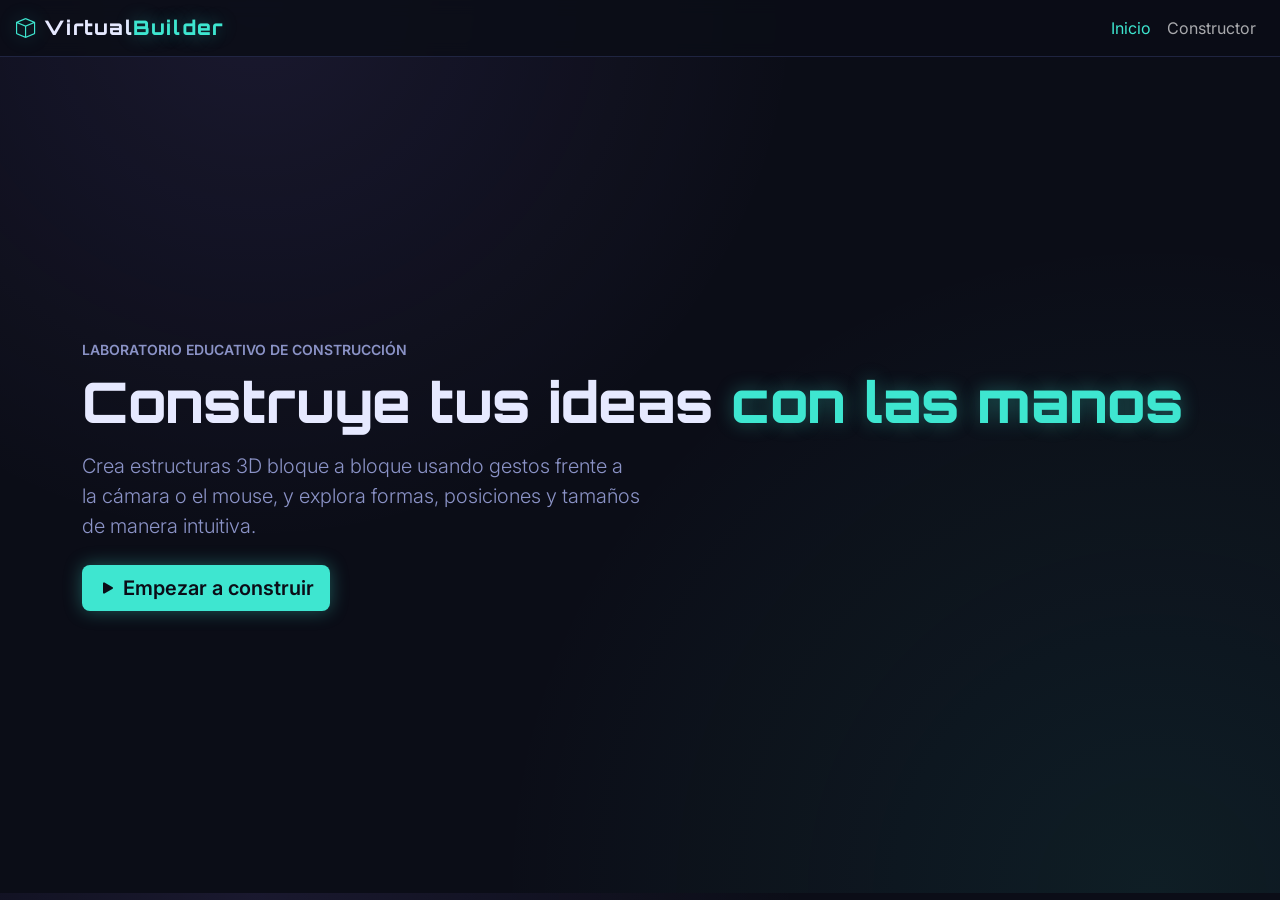
==== index.html @ 496fc311 "feat: constructor 3D con Three.js, control con mouse e interfaz" ====
<!doctype html>
<html lang="es" data-bs-theme="dark">
<head>
  <meta charset="utf-8">
  <meta name="viewport" content="width=device-width, initial-scale=1">
  <title>VirtualBuilder · Construye tus ideas con las manos</title>
  <meta name="description" content="Laboratorio educativo de construcción con bloques 3D controlado con gestos de las manos.">
  <link rel="stylesheet" href="https://cdn.jsdelivr.net/npm/bootstrap@5.3.3/dist/css/bootstrap.min.css">
  <link rel="stylesheet" href="https://cdn.jsdelivr.net/npm/bootstrap-icons@1.11.3/font/bootstrap-icons.min.css">
  <link rel="preconnect" href="https://fonts.googleapis.com">
  <link rel="preconnect" href="https://fonts.gstatic.com" crossorigin>
  <link rel="stylesheet" href="https://fonts.googleapis.com/css2?family=Inter:wght@400;500;600;700&family=Orbitron:wght@600;800&display=swap">
  <link rel="stylesheet" href="css/theme.css">
  <style>
    /* Página de inicio provisional: el Integrante 1 la convertirá en la portada completa. */
    .vb-hero { min-height: calc(100vh - 64px); display: flex; align-items: center; }
    .vb-hero h1 { font-family: var(--vb-font-display); font-weight: 800; }
    .vb-hero h1 span { color: var(--vb-accent); text-shadow: var(--vb-glow); }
    .vb-cta { background: var(--vb-accent); color: var(--vb-bg); border: 0; box-shadow: var(--vb-glow); font-weight: 600; }
    .vb-cta:hover { background: #63f0de; color: var(--vb-bg); }
  </style>
</head>
<body>
  <nav class="navbar navbar-expand-md vb-navbar px-3" aria-label="Navegación principal">
    <a class="navbar-brand vb-brand" href="index.html"><i class="bi bi-box"></i> Virtual<span>Builder</span></a>
    <button class="navbar-toggler" type="button" data-bs-toggle="collapse" data-bs-target="#main-nav"
            aria-controls="main-nav" aria-expanded="false" aria-label="Mostrar menú">
      <span class="navbar-toggler-icon"></span>
    </button>
    <div class="collapse navbar-collapse" id="main-nav">
      <ul class="navbar-nav ms-auto">
        <li class="nav-item"><a class="nav-link active" aria-current="page" href="index.html">Inicio</a></li>
        <li class="nav-item"><a class="nav-link" href="constructor.html">Constructor</a></li>
      </ul>
    </div>
  </nav>

  <main class="container vb-hero">
    <div class="py-5">
      <p class="vb-muted text-uppercase small fw-semibold mb-2">Laboratorio educativo de construcción</p>
      <h1 class="display-4 mb-3">Construye tus ideas <span>con las manos</span></h1>
      <p class="lead vb-muted mb-4" style="max-width: 560px">
        Crea estructuras 3D bloque a bloque usando gestos frente a la cámara o el mouse,
        y explora formas, posiciones y tamaños de manera intuitiva.
      </p>
      <a href="constructor.html" class="btn btn-lg vb-cta"><i class="bi bi-play-fill"></i> Empezar a construir</a>
    </div>
  </main>

  <script src="https://cdn.jsdelivr.net/npm/bootstrap@5.3.3/dist/js/bootstrap.bundle.min.js"></script>
</body>
</html>
---- css/theme.css ----
/* Identidad visual de VirtualBuilder: tema oscuro tecnológico con detalles de luz neón.
   Todos los colores se definen aquí como variables para usarlos en cualquier página. */

:root {
  --vb-bg: #0b0d17;
  --vb-bg-2: #11142a;
  --vb-panel: rgba(18, 22, 44, 0.78);
  --vb-panel-solid: #12162c;
  --vb-border: rgba(126, 142, 255, 0.18);
  --vb-text: #e6e9ff;
  --vb-muted: #8b93c7;
  --vb-accent: #3ee6d0;      /* cian: acción principal */
  --vb-accent-rgb: 62, 230, 208;
  --vb-coral: #ff6b6b;       /* coral: mano izquierda / peligro */
  --vb-violet: #9b7bff;      /* violeta: detalles */
  --vb-radius: 14px;
  --vb-glow: 0 0 18px rgba(var(--vb-accent-rgb), 0.35);
  --vb-font: 'Inter', system-ui, -apple-system, 'Segoe UI', sans-serif;
  --vb-font-display: 'Orbitron', 'Inter', sans-serif;
}

body {
  background:
    radial-gradient(circle at 20% 0%, rgba(155, 123, 255, 0.10), transparent 40%),
    radial-gradient(circle at 90% 100%, rgba(var(--vb-accent-rgb), 0.08), transparent 45%),
    var(--vb-bg);
  color: var(--vb-text);
  font-family: var(--vb-font);
}

.vb-muted { color: var(--vb-muted) !important; }
.vb-accent { color: var(--vb-accent); }

.vb-navbar {
  background: rgba(11, 13, 23, 0.85);
  border-bottom: 1px solid var(--vb-border);
  backdrop-filter: blur(8px);
}

.vb-brand {
  font-family: var(--vb-font-display);
  font-weight: 800;
  letter-spacing: 0.06em;
  color: var(--vb-text);
}
.vb-brand span,
.vb-brand i {
  color: var(--vb-accent);
  text-shadow: var(--vb-glow);
}

.vb-navbar .nav-link.active {
  color: var(--vb-accent);
}

kbd {
  background: rgba(255, 255, 255, 0.08);
  border: 1px solid var(--vb-border);
  color: var(--vb-text);
  font-size: 0.75em;
  padding: 0.1em 0.4em;
}

:focus-visible {
  outline: 2px solid var(--vb-accent);
  outline-offset: 2px;
}
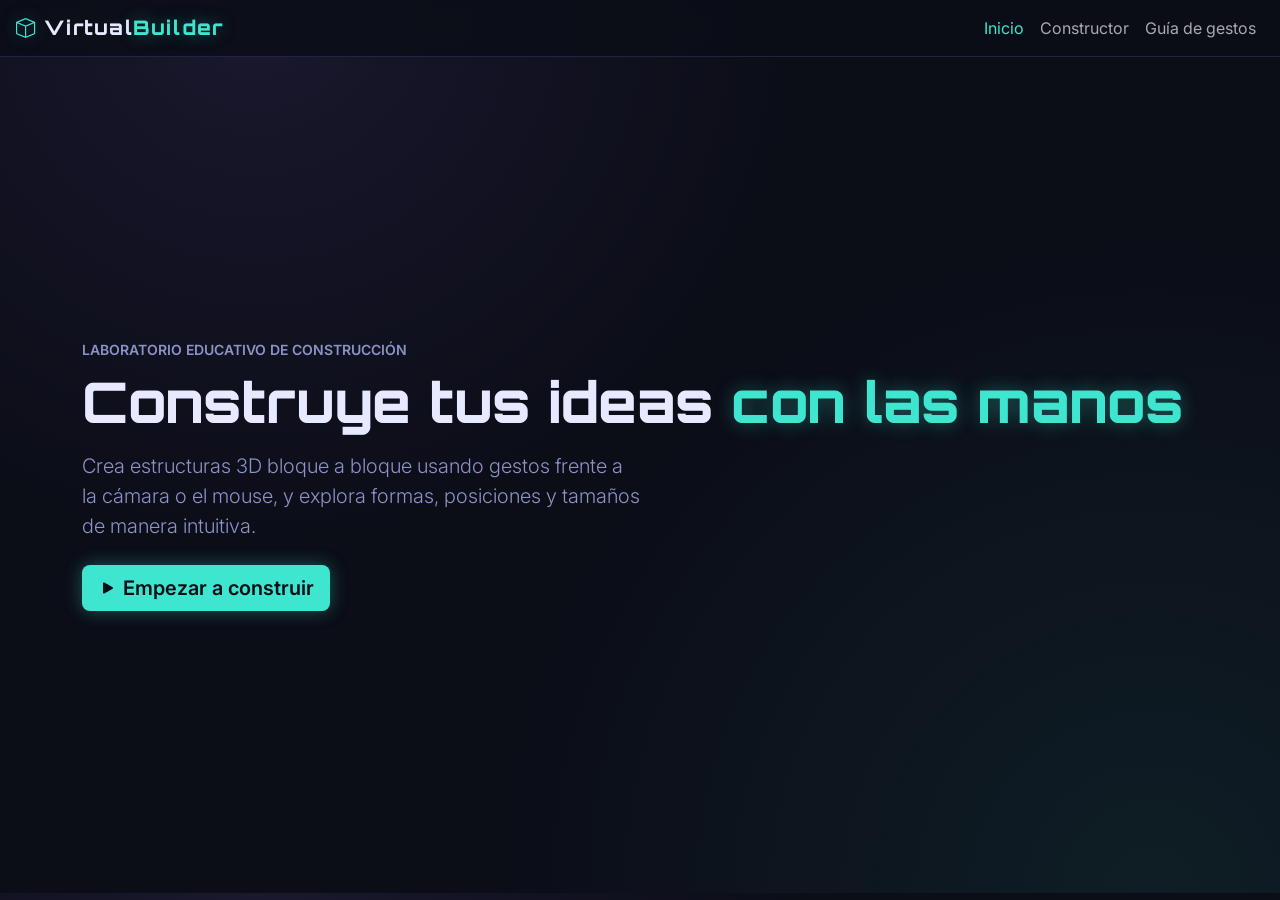
==== commit 0e2db094: "feat: enlace a la Guía de gestos en el menú de inicio" ====
--- a/index.html
+++ b/index.html
@@ -31,6 +31,7 @@
       <ul class="navbar-nav ms-auto">
         <li class="nav-item"><a class="nav-link active" aria-current="page" href="index.html">Inicio</a></li>
         <li class="nav-item"><a class="nav-link" href="constructor.html">Constructor</a></li>
+        <li class="nav-item"><a class="nav-link" href="gestos.html">Guía de gestos</a></li>
       </ul>
     </div>
   </nav>
